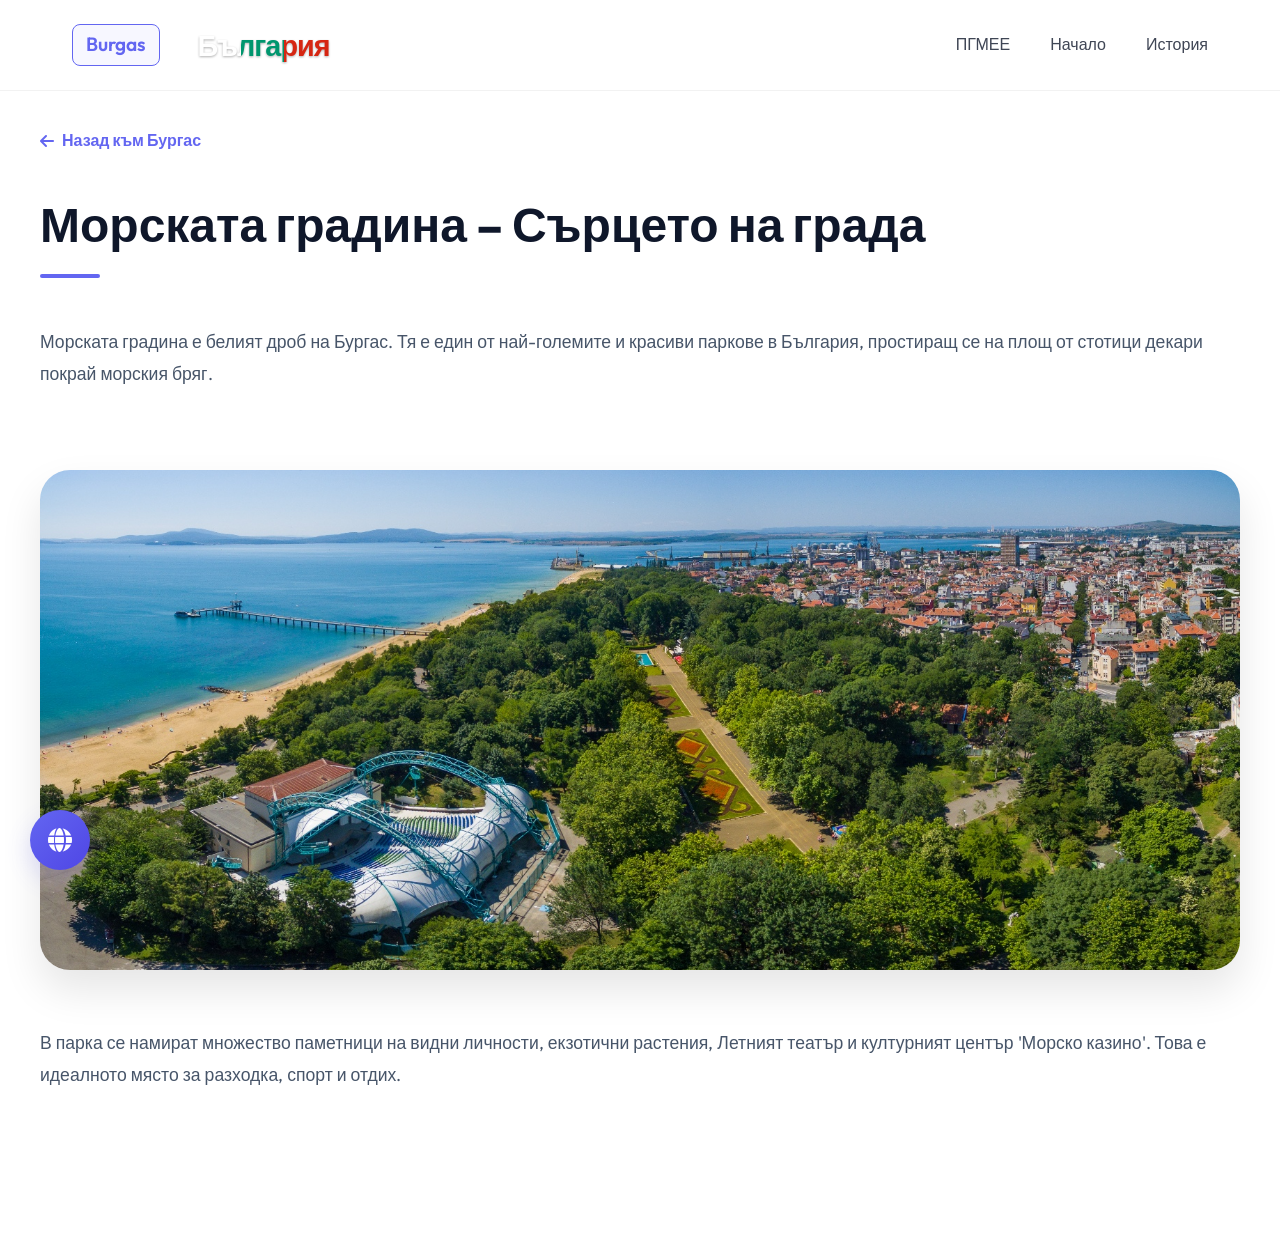
==== burgas-garden.html @ 8e1aac30 "4" ====
<!DOCTYPE html>
<html lang="bg">
<head>
    <meta charset="UTF-8">
    <meta name="viewport" content="width=device-width, initial-scale=1.0">
    <title>Морска градина - Бургас</title>
    <link rel="preconnect" href="https://fonts.googleapis.com">
    <link rel="preconnect" href="https://fonts.gstatic.com" crossorigin>
    <link href="https://fonts.googleapis.com/css2?family=Outfit:wght@300;400;600;700&display=swap" rel="stylesheet">
    <link rel="stylesheet" href="https://cdnjs.cloudflare.com/ajax/libs/font-awesome/6.4.0/css/all.min.css">
    <link rel="stylesheet" href="style.css">
    <link rel="icon" type="image/png" href="assets/bulgaria_flag.png">
    <style>
        .detail-page { padding: 8rem 0; }
        .detail-content { 
            line-height: 1.8; 
            font-size: 1.1rem; 
            color: var(--text-secondary);
            margin-top: 3rem;
        }
        .detail-content p { margin-bottom: 2rem; }
        .detail-image {
            width: 100%;
            height: 500px;
            object-fit: cover;
            border-radius: 30px;
            margin: 3rem 0;
            box-shadow: 0 20px 40px rgba(0,0,0,0.1);
        }
        .back-link {
            display: inline-flex;
            align-items: center;
            gap: 0.5rem;
            color: var(--accent-color);
            text-decoration: none;
            font-weight: 600;
            margin-bottom: 2rem;
            transition: var(--transition);
        }
        .back-link:hover { transform: translateX(-5px); }
    </style>
</head>
<body>
    <header id="navbar">
        <nav class="container">
            <div class="nav-brand">
                <a href="burgas.html" class="burgas-link active">Burgas</a>
                <a href="index.html" class="logo-link">
                    <div class="logo">Bulgaria</div>
                </a>
            </div>
            <ul class="nav-links">
                <li><a href="pgmee.html">ПГМЕЕ</a></li>
                <li><a href="burgas.html" data-i18n="nav_home">Начало</a></li>
                <li><a href="burgas-history.html" data-i18n="nav_history">История</a></li>
            </ul>
            <div class="hamburger">
                <span class="bar"></span>
                <span class="bar"></span>
                <span class="bar"></span>
            </div>
        </nav>
    </header>

    <main class="container detail-page">
        <a href="burgas.html" class="back-link"><i class="fas fa-arrow-left"></i> <span data-i18n="back_to_burgas">Назад към Бургас</span></a>
        <h1 class="section-title left fade-in" data-i18n="burgas_garden_details_title">Морската градина – Сърцето на града</h1>
        
        <div class="detail-content fade-in">
            <p data-i18n="burgas_garden_details_p1">Морската градина е белият дроб на Бургас. Тя е един от най-големите и красиви паркове в България, простиращ се на площ от стотици декари покрай морския бряг.</p>
            
            <img src="assets/morska gradina.jpg" alt="Морска градина" class="detail-image">
            
            <p data-i18n="burgas_garden_details_p2">В парка се намират множество паметници на видни личности, екзотични растения, Летният театър и културният център 'Морско казино'. Това е идеалното място за разходка, спорт и отдих.</p>
        </div>
    </main>

    <!-- Language Switcher -->
    <div class="lang-switcher">
        <button class="lang-btn" id="langBtn">
            <i class="fas fa-globe"></i>
        </button>
        <div class="lang-options" id="langOptions">
            <button class="lang-option" data-lang="bg" title="Български">
                <img src="assets/bulgaria.png" alt="Български">
            </button>
            <button class="lang-option" data-lang="en" title="English">
                <img src="assets/england.jpg" alt="English">
            </button>
            <button class="lang-option" data-lang="de" title="Deutsch">
                <img src="assets/germany.png" alt="Deutsch">
            </button>
            <button class="lang-option" data-lang="el" title="Ελληνικά">
                <img src="assets/greece.png" alt="Ελληνικά">
            </button>
            <button class="lang-option" data-lang="fr" title="Français">
                <img src="assets/french.png" alt="Français">
            </button>
            <button class="lang-option" data-lang="zh" title="中文">
                <img src="assets/china.png" alt="中文">
            </button>
        </div>
    </div>

    <script src="script.js"></script>
</body>
</html>
---- style.css ----
:root {
    --bg-color: #ffffff;
    --bg-card: #f8fafc;
    --text-primary: #0f172a;
    --text-secondary: #475569;
    --accent-color: #6366f1;
    --accent-glow: rgba(99, 102, 241, 0.2);
    --nav-bg: rgba(255, 255, 255, 0.8);
    --container-width: 1200px;
    --transition: all 0.3s ease;
}

* {
    margin: 0;
    padding: 0;
    box-sizing: border-box;
}

html {
    scroll-behavior: smooth;
}

body {
    font-family: 'Outfit', sans-serif;
    background-color: var(--bg-color);
    color: var(--text-primary);
    line-height: 1.6;
    overflow-x: hidden;
}

.container {
    max-width: var(--container-width);
    margin: 0 auto;
    padding: 0 2rem;
}

/* Header & Nav */
header {
    position: fixed;
    top: 0;
    width: 100%;
    z-index: 1000;
    background: var(--nav-bg);
    backdrop-filter: blur(10px);
    border-bottom: 1px solid rgba(0, 0, 0, 0.05);
    padding: 1rem 0;
    transition: transform 0.3s ease, background 0.3s ease, padding 0.3s ease;
}

header.nav-hidden {
    transform: translateY(-100%);
}

nav {
    display: flex;
    justify-content: space-between;
    align-items: center;
}

.nav-brand {
    display: flex;
    align-items: center;
    gap: 1.5rem;
}

.burgas-link {
    text-decoration: none;
    font-size: 1.2rem;
    font-weight: 600;
    color: var(--text-secondary);
    padding: 0.3rem 0.8rem;
    border: 1px solid rgba(0,0,0,0.1);
    border-radius: 8px;
    transition: var(--transition);
    opacity: 0.7;
}

.burgas-link:hover, .burgas-link.active {
    opacity: 1;
    color: var(--accent-color);
    border-color: var(--accent-color);
    background: rgba(99, 102, 241, 0.05);
}

.logo-link {
    text-decoration: none;
    transition: var(--transition);
    padding: 0.3rem 0.8rem;
    border-radius: 8px;
    border: 1px solid transparent;
}

.logo-link.active {
    border-color: rgba(0, 150, 110, 0.3);
    background: rgba(0, 150, 110, 0.05);
}

.logo {
    font-size: 1.8rem;
    font-weight: 700;
    letter-spacing: -1px;
    background: linear-gradient(to right, #ffffff 0%, #ffffff 33%, #00966e 33%, #00966e 66%, #d62612 66%, #d62612 100%);
    -webkit-background-clip: text;
    -webkit-text-fill-color: transparent;
    filter: drop-shadow(0 1px 1px rgba(0, 0, 0, 0.3));
}

.nav-links {
    display: flex;
    list-style: none;
    gap: 2.5rem;
}

.nav-links a {
    text-decoration: none;
    color: var(--text-primary);
    font-weight: 500;
    font-size: 1rem;
    transition: var(--transition);
    opacity: 0.8;
}

.nav-links a:hover {
    color: var(--accent-color);
    opacity: 1;
}

.hamburger {
    display: none;
    cursor: pointer;
}

.bar {
    display: block;
    width: 25px;
    height: 3px;
    margin: 5px auto;
    transition: var(--transition);
    background-color: var(--text-primary);
}

/* Hero Section */
.hero-section {
    padding: 0;
    display: flex;
    justify-content: center;
    align-items: center;
    min-height: 100vh;
    background: linear-gradient(rgba(0, 0, 0, 0.5), rgba(0, 0, 0, 0.5)), url('./assets/shipka1.jpg') center/cover no-repeat;
    background-color: #1a1a1a;
    color: #ffffff;
}

.hero-content h1 {
    font-size: 8rem;
    text-align: center;
    text-transform: uppercase;
    letter-spacing: 8px;
    font-weight: 700;
    background: linear-gradient(to right, #ffffff 0%, #ffffff 33%, #00966e 33%, #00966e 66%, #d62612 66%, #d62612 100%);
    -webkit-background-clip: text;
    -webkit-text-fill-color: transparent;
    filter: drop-shadow(0 4px 10px rgba(0, 0, 0, 0.5));
}



/* Content Sections */
.content-section {
    padding: 8rem 0;
    background-color: var(--bg-color);
}

.treasures-banner {
    background: linear-gradient(rgba(0, 0, 0, 0.7), rgba(0, 0, 0, 0.7)), url('./assets/bg tresure.jpg') center/cover no-repeat;
    background-attachment: fixed;
    color: white;
}

.treasures-banner .section-title {
    color: white;
}

.treasures-banner .section-title::after {
    background-color: #ffd700; /* Gold color for treasures */
}

.section-title {
    font-size: 3rem;
    margin-bottom: 3rem;
    text-align: center;
    position: relative;
    padding-bottom: 1rem;
}

.section-title::after {
    content: '';
    position: absolute;
    bottom: 0;
    left: 50%;
    transform: translateX(-50%);
    width: 60px;
    height: 4px;
    background-color: var(--accent-color);
    border-radius: 2px;
}

.section-title.left {
    text-align: left;
}

.section-title.left::after {
    left: 0;
    transform: none;
}

.btn {
    display: inline-block;
    padding: 1rem 2rem;
    background-color: var(--accent-color);
    color: white;
    text-decoration: none;
    border-radius: 50px;
    font-weight: 600;
    transition: var(--transition);
    border: none;
    cursor: pointer;
    box-shadow: 0 4px 15px var(--accent-glow);
}

.btn:hover {
    transform: translateY(-3px);
    box-shadow: 0 6px 20px var(--accent-glow);
    background-color: #4f46e5; /* Slightly darker than accent */
}

/* Animations */
.fade-in {
    animation: fadeIn 1s ease-out forwards;
}

/* Language Switcher */
.lang-switcher {
    position: fixed;
    bottom: 30px;
    left: 30px;
    z-index: 2000;
}

.lang-btn {
    width: 60px;
    height: 60px;
    border-radius: 50%;
    background: linear-gradient(135deg, var(--accent-color), #4f46e5);
    border: none;
    color: white;
    font-size: 1.5rem;
    cursor: pointer;
    box-shadow: 0 10px 25px var(--accent-glow);
    transition: var(--transition);
    display: flex;
    justify-content: center;
    align-items: center;
    position: relative;
    z-index: 2;
}

.lang-btn:hover {
    transform: scale(1.1) rotate(15deg);
    box-shadow: 0 15px 30px var(--accent-glow);
}

.lang-options {
    position: absolute;
    bottom: 75px;
    left: 0;
    display: flex;
    flex-direction: column;
    gap: 15px;
    opacity: 0;
    visibility: hidden;
    transform: translateY(20px) scale(0.8);
    transition: var(--transition);
    transform-origin: bottom left;
}

.lang-options.active {
    opacity: 1;
    visibility: visible;
    transform: translateY(0) scale(1);
}

.lang-option {
    width: 50px;
    height: 50px;
    border-radius: 50%;
    background: white;
    border: 2px solid transparent;
    cursor: pointer;
    box-shadow: 0 5px 15px rgba(0,0,0,0.1);
    transition: var(--transition);
    overflow: hidden;
    padding: 0;
    display: flex;
    justify-content: center;
    align-items: center;
}

.lang-option img {
    width: 100%;
    height: 100%;
    object-fit: cover;
}

.lang-option:hover {
    transform: scale(1.1);
    border-color: var(--accent-color);
}

@media (max-width: 768px) {
    .lang-switcher {
        bottom: 20px;
        left: 20px;
    }
    .lang-btn {
        width: 50px;
        height: 50px;
        font-size: 1.2rem;
    }
}

/* Responsive Design */
@media (max-width: 992px) {
    .hero-content h1 {
        font-size: 6rem;
    }
}

@media (max-width: 768px) {
    .hamburger {
        display: block;
        z-index: 1001;
    }

    .hamburger.active .bar:nth-child(2) {
        opacity: 0;
    }

    .hamburger.active .bar:nth-child(1) {
        transform: translateY(8px) rotate(45deg);
    }

    .hamburger.active .bar:nth-child(3) {
        transform: translateY(-8px) rotate(-45deg);
    }

    .nav-links {
        position: fixed;
        left: -100%;
        top: 0;
        flex-direction: column;
        background-color: var(--bg-color);
        width: 100%;
        height: 100vh;
        text-align: center;
        transition: 0.3s;
        box-shadow: 0 10px 27px rgba(0, 0, 0, 0.05);
        padding-top: 8rem;
        gap: 2rem;
        z-index: 1000;
    }

    .nav-links.active {
        left: 0;
    }

    .nav-links a {
        font-size: 1.5rem;
    }

    .hero-content h1 {
        font-size: 4rem;
        letter-spacing: 4px;
    }

    .section-title {
        font-size: 2.2rem;
    }

    .content-section {
        padding: 5rem 0;
    }

    .container {
        padding: 0 1.5rem;
    }

    .treasures-banner {
        background-attachment: scroll;
    }
}

@media (max-width: 480px) {
    .hero-content h1 {
        font-size: 3rem;
    }

    .logo {
        font-size: 1.2rem;
    }

    .nav-brand {
        gap: 0.5rem;
    }

    .burgas-link {
        font-size: 0.9rem;
        padding: 0.2rem 0.4rem;
    }
}
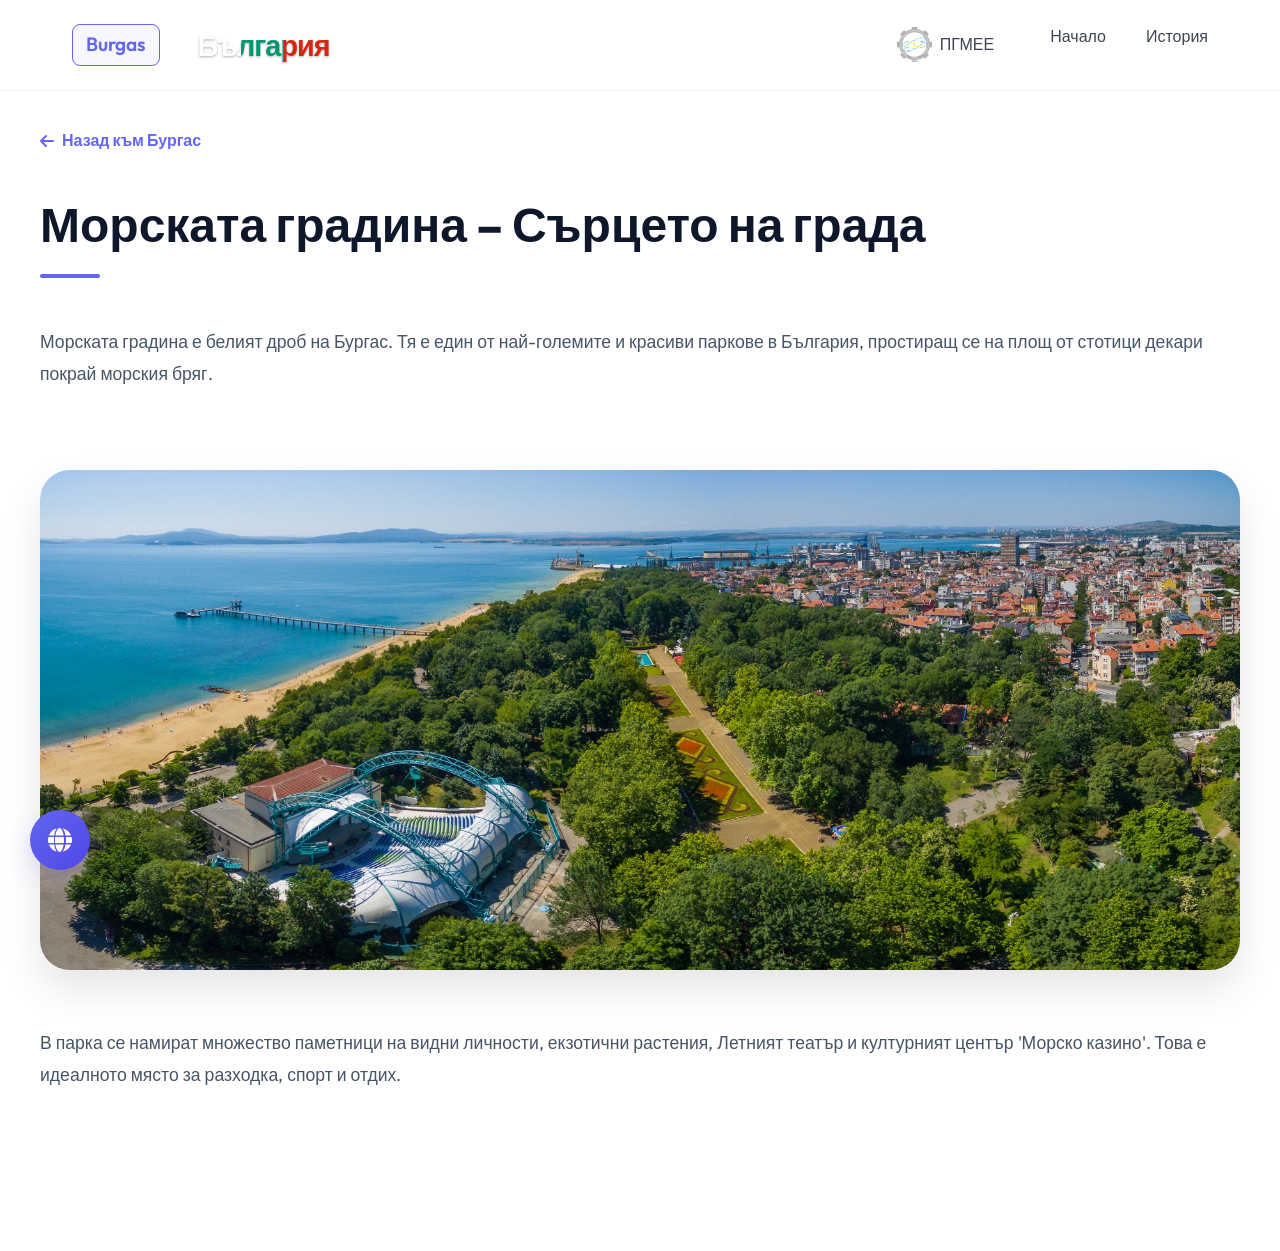
==== commit 660e6c9f: "ff" ====
--- a/burgas-garden.html
+++ b/burgas-garden.html
@@ -50,7 +50,12 @@
                 </a>
             </div>
             <ul class="nav-links">
-                <li><a href="pgmee.html">ПГМЕЕ</a></li>
+                <li>
+                    <a href="pgmee.html" style="display: flex; align-items: center; gap: 0.5rem; padding: 0.2rem 1rem;">
+                        <img src="assets/pgmee logo.png" alt="PGMEE Logo" style="height: 35px; width: auto; border-radius: 5px;">
+                        <span>ПГМЕЕ</span>
+                    </a>
+                </li>
                 <li><a href="burgas.html" data-i18n="nav_home">Начало</a></li>
                 <li><a href="burgas-history.html" data-i18n="nav_history">История</a></li>
             </ul>
